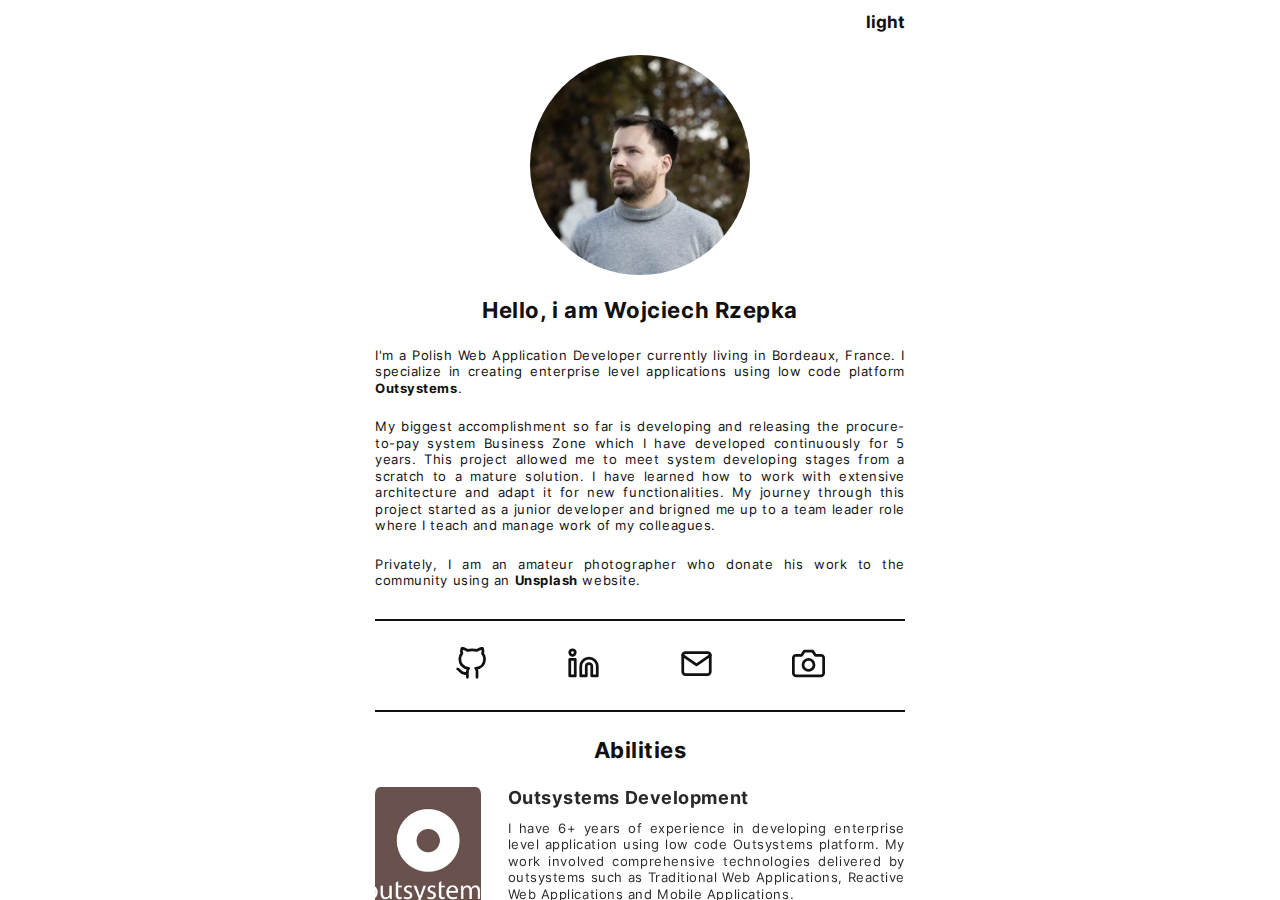
==== index.html @ ab288ffa "minor changes" ====
<!DOCTYPE html>
<html lang="en">
    <head>
        <meta charset="UTF-8">
        <meta name="viewport" content="width=device-width, initial-scale=1.0">
        <title> Wojciech Rzepka | Personal Website</title>
        <meta property="title" content="wrzepka | Personal Website"/>
        <meta name="description" content="Wojciech Rzepka, personal website, introduction, abilities, projects.">
        <link rel="shortcut icon" href="./assets/img/favicon.png" type="image/x-icon">
        <link rel="stylesheet" href="./assets/css/global.css">
        <script src="./assets/js/main.js"></script>
        <script async src="https://www.googletagmanager.com/gtag/js?id=G-QHSBSRNBWM"></script>
        <script>
            window.dataLayer = window.dataLayer || [];
            function gtag(){dataLayer.push(arguments);}
            gtag('js', new Date());
    
            gtag('config', 'G-QHSBSRNBWM');
        </script>
    </head>
    <body>
        <div id="layout" class="layout" tabindex="-1">
            <header id="header">
                <button id="theme-switch" alt="theme switch" tabindex="0" onclick=switchTheme() type="submit"></button>
            </header>
            <main>
                <section>
                    <div class="avatar">
                        <img src="./assets/img/my-photo.webp" alt="my photo"/>
                    </div>
                    <h1>Hello, i am Wojciech Rzepka</h1>
                    <p>
                        I'm a Polish Web Application Developer currently living in Bordeaux, France. 
                        I specialize in creating enterprise level applications using low code platform <a href="#outsystems" alt="scroll to outsystems" tabindex="0">Outsystems</a>. 
                    </p>
                    <p>
                        My biggest accomplishment so far is developing and releasing the procure-to-pay system Business Zone which I have developed continuously for 5 years. This project allowed me to meet system developing stages from a scratch to a mature solution. I have learned how to work with extensive architecture and adapt it for new functionalities. 
                        My journey through this project started as a junior developer and brigned me up to a team leader role where I teach and manage work of my colleagues.
                    </p>
                    <p>Privately, I am an amateur photographer who donate his work to the community using an <a href="#unsplash" alt="scroll to unsplash" tabindex="0">Unsplash</a> website.</p>
                </section>
                <div class="separator"></div>
                <section>
                    <div class="contact">
                        <a href="https://github.com/Wojtek534" alt="github" tabindex="0" class="svg-icon" title="github" target="_blank">
                            <svg xmlns="http://www.w3.org/2000/svg" viewBox="0 0 24 24" fill="none" stroke="currentColor" stroke-width="2" stroke-linecap="round" stroke-linejoin="round"><path d="M9 19c-5 1.5-5-2.5-7-3m14 6v-3.87a3.37 3.37 0 0 0-.94-2.61c3.14-.35 6.44-1.54 6.44-7A5.44 5.44 0 0 0 20 4.77 5.07 5.07 0 0 0 19.91 1S18.73.65 16 2.48a13.38 13.38 0 0 0-7 0C6.27.65 5.09 1 5.09 1A5.07 5.07 0 0 0 5 4.77a5.44 5.44 0 0 0-1.5 3.78c0 5.42 3.3 6.61 6.44 7A3.37 3.37 0 0 0 9 18.13V22"></path></svg>
                        </a>
                        <a href="https://linkedin.com/in/wojciech-rzepka-76a03127b" alt="linked in" tabindex="0" class="svg-icon" title="linked in" target="_blank">
                            <svg xmlns="http://www.w3.org/2000/svg" viewBox="0 0 24 24" fill="none" stroke="currentColor" stroke-width="2" stroke-linecap="round" stroke-linejoin="round" class="feather feather-linkedin"><path d="M16 8a6 6 0 0 1 6 6v7h-4v-7a2 2 0 0 0-2-2 2 2 0 0 0-2 2v7h-4v-7a6 6 0 0 1 6-6z"></path><rect x="2" y="9" width="4" height="12"></rect><circle cx="4" cy="4" r="2"></circle></svg>
                        </a>
                        <a href="mailto:wojtek.rzepkaa@gmail.com" alt="mail" tabindex="0" class="svg-icon" title="mail" target="_blank">
                            <svg xmlns="http://www.w3.org/2000/svg" viewBox="0 0 24 24" fill="none" stroke="currentColor" stroke-width="2" stroke-linecap="round" stroke-linejoin="round" class="feather feather-mail"><path d="M4 4h16c1.1 0 2 .9 2 2v12c0 1.1-.9 2-2 2H4c-1.1 0-2-.9-2-2V6c0-1.1.9-2 2-2z"></path><polyline points="22,6 12,13 2,6"></polyline></svg>
                        </a>
                        <a id="unsplash" href="https://unsplash.com/@wrzepka" alt="unsplash" tabindex="0" class="svg-icon" title="unsplash" target="_blank">
                            <svg xmlns="http://www.w3.org/2000/svg" viewBox="0 0 24 24" fill="none" stroke="currentColor" stroke-width="2" stroke-linecap="round" stroke-linejoin="round" class="feather feather-camera"><path d="M23 19a2 2 0 0 1-2 2H3a2 2 0 0 1-2-2V8a2 2 0 0 1 2-2h4l2-3h6l2 3h4a2 2 0 0 1 2 2z"></path><circle cx="12" cy="13" r="4"></circle></svg>
                        </a>
                    </div>
                </section>
                <div class="separator"></div>
                <section>
                    <h1>Abilities</h1>
                    <div class="card" id="outsystems">
                        <div class="card__image">
                            <img src="./assets/img/outsystems.webp" alt="sample"/>
                        </div>
                        <div class="card__main">
                            <div class="card__title">
                                <h2>Outsystems Development</h2>
                            </div>
                            <div class="card__content">
                                <p>
                                    I have 6+ years of experience in developing enterprise level application using low code Outsystems platform. My work involved comprehensive technologies delivered by outsystems such as Traditional Web Applications, Reactive Web Applications and Mobile Applications.
                                </p>
                            </div>
                            <div class="card__navigation">
                                <a href="https://www.outsystems.com/" alt="outsystems website" title="Outsystems website" target="_blank">More about the platform</a>
                            </div>
                        </div>
                    </div>
                    <div class="card">
                        <div class="card__image">
                            <img src="./assets/img/programming.webp" alt="sample"/>
                        </div>
                        <div class="card__main">
                            <div class="card__title">
                                <h2>Traditional Programming</h2>
                            </div>
                            <div class="card__content">
                                <p>
                                    During my years of experience I have developed abilities at at least medium level in all fundamental tools/languages for web development such as HTMl, CSS, SQL (including relational databases), Git and JS. Furthermore I am familiar with both typescript (react, nextjs) and golang language at a basic level.
                                </p>
                            </div>
                        </div>
                    </div>
                    <div class="card">
                        <div class="card__image">
                            <img src="./assets/img/team.webp" alt="sample"/>
                        </div>
                        <div class="card__main">
                            <div class="card__title">
                                <h2>Team management</h2>
                            </div>
                            <div class="card__content">
                                <p>
                                    I have been managing a team of up to 5 persons by distributing, verifying and coordinating their work on a daily basis. I have trained over 10 people in developing application using outsystems platform. Furthermore, I participated in a recruitment process by preparing questionnaires, coordinating recruitment exams and setting recommendations.
                                </p>
                            </div>
                        </div>
                    </div>
                    <div class="card">
                        <div class="card__image">
                            <img src="./assets/img/design.webp" alt="sample"/>
                        </div>
                        <div class="card__main">
                            <div class="card__title">
                                <h2>UI Design</h2>
                            </div>
                            <div class="card__content">
                                <p>
                                    I have planned, designed and implemented User Interface in several web applications. My work involved preparing both application layout and reusable components design and functionality. I am familiar with tools like Saas or Tailwind. I have been using and developing style sheets using both BEM and Atomic methodology.
                                </p>
                            </div>
                        </div>
                    </div>
                </section>
                <div class="separator"></div>
                <section>
                    <h1>Projects</h1>
                    <div class="card card--reverse">
                        <div class="card__image">
                            <img src="./assets/img/business.webp" alt="sample"/>
                        </div>
                        <div class="card__main">
                            <div class="card__title">
                                <h2>Business Zone</h2>
                            </div>
                            <div class="card__content">
                                <p>
                                    Business Zone is the biggest and most advanced project i ever participated (also one of the biggest ever created using outsystems platform). It is a multi-module, ERP system developed for top bank in Poland. I am head of a team resposible for procure-to-pay part that involves procurement, invoices and procuration modules.
                                </p>
                            </div>
                            <div class="card__navigation">
                                <a href="https://business-zone.eu/en/" alt="Business zone" title="Business zone" target="_blank">More about the system</a>
                            </div>
                        </div>
                    </div>
                    <div class="card card--reverse">
                        <div class="card__image">
                            <img src="./assets/img/complaint.webp" alt="Complaint image"/>
                        </div>
                        <div class="card__main">
                            <div class="card__title">
                                <h2>RMA - complaint system</h2>
                            </div>
                            <div class="card__content">
                                <p>
                                    Small system developed for a single company branch, including creating and managing complaints with internal and external interface, variety of processes, advanced notification system and database integration with main client system.
                                </p>
                            </div>
                            <div class="card__navigation">
                                <a href="https://www.skillandchill.com/en/RMA-software-register-complaints-returns-handling-clients-crm" alt="RMA system" title="RMA system" target="_blank">More about the system</a>
                            </div>
                        </div>
                    </div>
                </section>
                <a id="navigate-top" href="#header" alt="navigat to layout" class="navigate-top svg-icon">
                    <svg xmlns="http://www.w3.org/2000/svg" viewBox="0 0 24 24" fill="none" stroke="currentColor" stroke-width="2" stroke-linecap="round" stroke-linejoin="round"><line x1="12" y1="19" x2="12" y2="5"></line><polyline points="5 12 12 5 19 12"></polyline></svg>
                </a>
            </main>
            <footer>
                <p id="footer-text"></p>
            </footer>
        </div>
        <script type="text/javascript">
            initializeScripts();
        </script>
    </body>
</html>
---- assets/css/global.css ----
@font-face {
  font-family: "WebFont";
  src: url("../font/Inter-Regular.ttf") format("TrueType");
  font-weight: normal;
  font-style: normal;
  font-display: swap;
}

@font-face {
  font-family: "WebFont";
  src: url("../font/Inter-Bold.ttf") format("TrueType");
  font-weight: bold;
  font-style: normal;
  font-display: swap;
}

:root {
  --color-text: #111;
  --color-background: #fff;
}

[data-theme="dark"] {
  --color-text: #f9f9f9;
  --color-background: #111;
}

[data-theme="light"] {
  --color-text: #111;
  --color-background: #fff;
}

html {
  padding: 0;
  margin: 0;
  scroll-behavior: smooth;
  font-size: 62.5%;
}

@media only screen and (min-width: 37.5em) {
  html {
    font-size: 56.25%;
  }
}

@media only screen and (min-width: 56.25em) {
  html {
    font-size: 62.5%;
  }
}

@media only screen and (min-width: 75em) {
  html {
    font-size: 68.8%;
  }
}

@media only screen and (min-width: 112.5em) {
  html {
    font-size: 75%;
  }
}

@keyframes fadeIn {
  0% {
    opacity: 0;
  }
  100% {
    opacity: 1;
  }
}

body {
  color: var(--color-text);
  background-color: var(--color-background);
  box-sizing: border-box;
  overflow: hidden;
  margin: 0;
  padding: 0;
  font-family: 'WebFont', sans-serif;
  font-weight: 400;
  line-height: 1.25;
  letter-spacing: 0.05rem;
}

a {
  color: inherit;
  text-decoration: none;
}

* {
  box-sizing: border-box;
}

*,
*::after,
*::before {
  margin: 0;
  padding: 0;
  box-sizing: inherit;
}

h1 {
  font-size: 2rem;
  font-weight: bold;
  line-height: 1.25;
}

h2 {
  font-size: 1.6rem;
  font-weight: bold;
  line-height: 1.25;
}

h1,h2 {
  white-space: nowrap;
}

p {
  font-size: 1.2rem;
  line-height: 1.25;
  text-align: justify;
}

.svg-icon svg {
  stroke: var(--color-text)
}

a,
a:visited,
button,
button:visited {
  display: inline-flex;
  align-items: center;
  color: var(--color-text);
  text-decoration: none;
  font-weight: bold;
  cursor: pointer;
  background-image: linear-gradient(90deg,#a0f5e9,#a0f5e9);
  background-size: 0%;
  background-position: 0 100%;
  background-repeat: no-repeat;
  transition: background-size .5s 0s;
  border:none;
  background-color: unset;
}

a:hover,
a:visited:hover,
a:focus,
a:focus:hover,
button:hover,
button:visited:hover,
button:focus,
button:focus:hover {
  background-size: 100% 30%;
  text-decoration: none;
}

:focus {
  outline: 0;
}

::-webkit-scrollbar {
  width: 1.5rem;
  cursor: pointer;
}

::-webkit-scrollbar-track {
  background-color: transparent;
}

::-webkit-scrollbar-thumb {
  background-color: var(--color-text);
  border-radius: 2rem;
  border: 6px solid transparent;
  background-clip: content-box;
}


li.active a {
  opacity: 0.9;
}

i.icon {
  font-size: 1.2rem;
  color: var(--color-text);
}


form .formline:not(:last-child) {
  margin-bottom: 2rem;
}


input,
textarea,
select,
button {
  font-family: inherit;
  font-size: 100%;
  line-height: 1.25;
  margin: 0;
}
input:focus,
textarea:focus,
select:focus,
button:focus,
a:focus {
      outline: none;
}

input:not([type=checkbox]),
textarea,
select,
button {
  -webkit-appearance: none;
  -moz-appearance: none;
  appearance: none;
}

button {
  font-size: 1.5rem;
}

label {
  font-size: 1.1rem;
}

input[type=text],
input[type=textarea],
input[type=password],
input[type=date],
input[type=number] {
  color: inherit;
  height: 3rem;
  padding: 0 1.5rem;
  font-size: 1.2rem;
  border: 1px solid var(--color-text);
}

input[type=checkbox],
input[type=radio] {
  border: 0;
  padding: 0;
  height: 2.2rem;
  width: 2.2rem;

}
input[type=password] {
letter-spacing: 0.3rem;
}

input {
  width: 100%;
}

ul {
  list-style: none;
}

.layout {
  position: relative;
  height: 100vh;
  overflow-x: hidden;
  overflow-y: auto;
  z-index: 100;
  display: grid;
  grid-template-rows: 2rem repeat(3, auto);
  grid-template-columns: 1fr;
  row-gap: 2rem;
  margin: 0;
  padding: 1rem 5rem;
  justify-items: center;

  @media only screen and (min-width: 37.5em) {
    margin: 0rem 10%;
  }
  
  @media only screen and (min-width: 56.25em) {
    margin: 0rem 15%;
  }
  
  @media only screen and (min-width: 75em) {
    margin: 0rem 25%;
  }
}

header {
  display: flex;
  justify-content: right;
  width: 100%;
}

main {
  display: grid;
  row-gap: 2rem;
}

section {
    display: grid;
    grid-template-columns: auto;
    row-gap: 2rem;
    z-index: 98;
    justify-items: center;
    animation: fadeIn 1s;
}
footer {
    display: flex;
    flex-direction:row;
    justify-content: flex-end;
}

.navigate-top {
  position: fixed;
  bottom: 2rem;
  right: 2rem;
  width: 2.5rem;
  height: 2.5rem;
  opacity: 0;
  transform: translateY(10px);
  transition: all .25s;
}

.navigate-top.active {
  opacity: 1;
  pointer-events: all;
  transform: translateY(0);
}

.avatar {
  position: relative;
  width: 20rem;
  height: 20rem;
}

.avatar img {
  border-radius: 50%;
  position: absolute;
  top: 0;
  left: 0;
  bottom: 0;
  right: 0;
  box-sizing: border-box;
  padding: 0;
  border: none;
  margin: auto;
  display: block;
  width: 0;
  height: 100%;
  min-width: 100%;
  max-width: 100%;
  max-height: 100%;
  object-fit: cover;
}

.contact {
  display: flex;
  flex-direction: row;
  justify-content: space-evenly;
  width: 100%;
}
.contact .svg-icon {
  width: 3rem;
  height: 3rem;
}

.card {
    display: flex;
    flex-direction: row;
    height: auto;
    margin: 0;
    padding: 0;
    opacity: .9;
    width: 100%;
    justify-content: space-between;
    transition: all .25s;
    @media only screen and (max-width: 37.5em) {
      flex-direction: column;
    }
}

.card.card--reverse {
  flex-direction: row-reverse;
  @media only screen and (max-width: 37.5em) {
    flex-direction: column;
  }
}

.card:hover {
  opacity: 1;
}

.card .card__image {
  position: relative;
  filter: grayscale(0.85);
  flex-basis: 20%;
  min-height: 10rem;
  @media only screen and (max-width: 37.5em) {
    display: none;
  }
}

.card .card__image img {
  border-radius: 5%;
  position: absolute;
  top: 0;
  left: 0;
  bottom: 0;
  right: 0;
  box-sizing: border-box;
  padding: 0;
  border: none;
  margin: auto;
  display: block;
  width: 0;
  height: 100%;
  min-width: 100%;
  max-width: 100%;
  max-height: 100%;
  object-fit: cover;
}

.card .card__main {
  height: 100%;
  flex-basis: 75%;
  display: flex;
  flex-direction: column;
}

.card .card__main div:not(:last-child) {
  margin-bottom: 1rem;
}

.card .card__main .card__title {

}

.card .card__main .card__content {
    border-top: 0;
    display: flex;
    flex-direction: column;
    align-items: flex-start;
    text-align: justify;
}

.card .card__main .card__navigation {

}

.separator::after {
  content: "";
  background-color: var(--color-text);
  display: inline-block;
  height: 0.15rem;
  width: 100%;
}

.separator.separator--vertical::after {
  height: 1px;
  width: 100%;
}
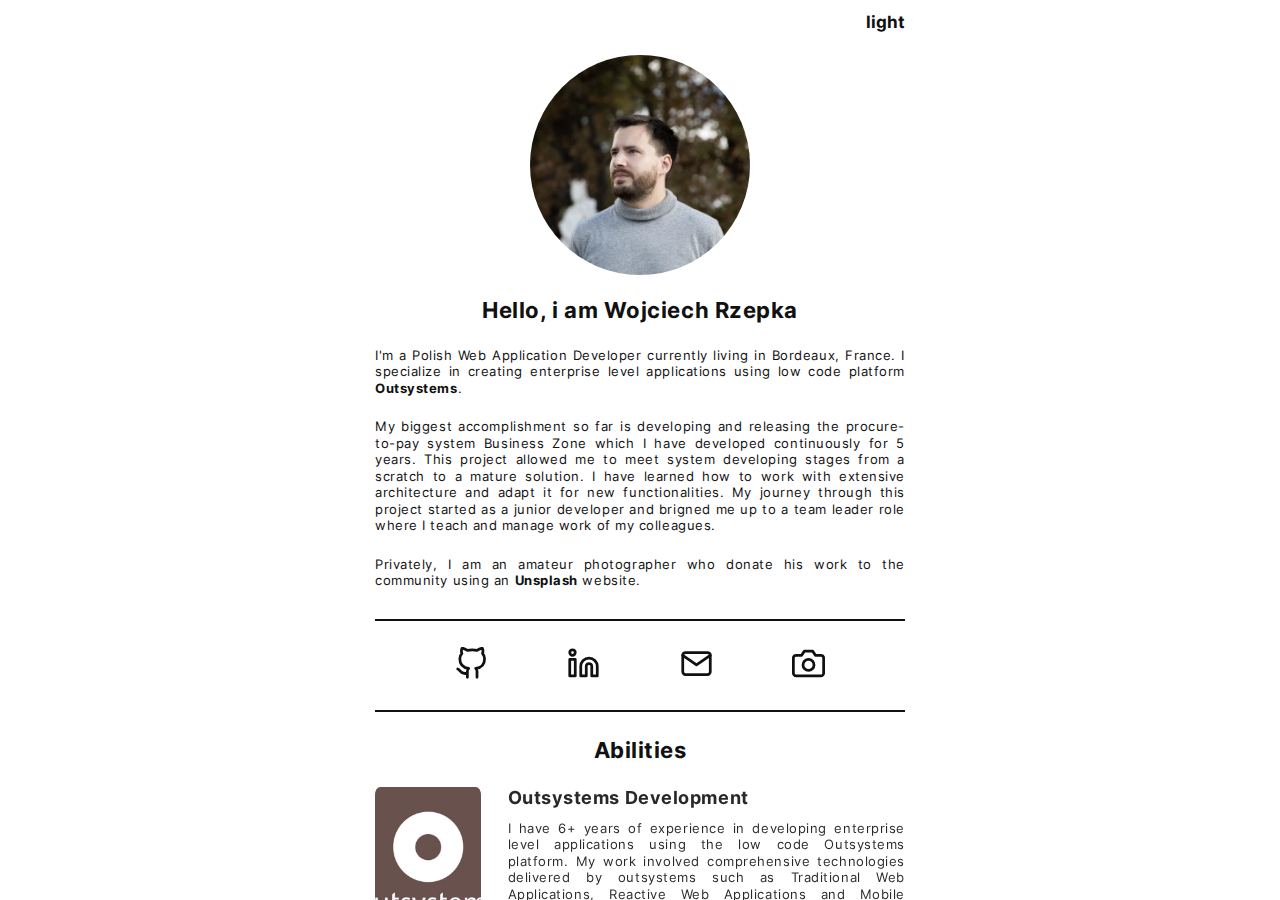
==== commit deaf54e8: "link changes" ====
--- a/index.html
+++ b/index.html
@@ -9,16 +9,28 @@
         <link rel="shortcut icon" href="./assets/img/favicon.png" type="image/x-icon">
         <link rel="stylesheet" href="./assets/css/global.css">
         <script src="./assets/js/main.js"></script>
-        <script async src="https://www.googletagmanager.com/gtag/js?id=G-QHSBSRNBWM"></script>
+        <!-- Google Tag Manager -->
+        <script>(function(w,d,s,l,i){w[l]=w[l]||[];w[l].push({'gtm.start':
+            new Date().getTime(),event:'gtm.js'});var f=d.getElementsByTagName(s)[0],
+            j=d.createElement(s),dl=l!='dataLayer'?'&l='+l:'';j.async=true;j.src=
+            'https://www.googletagmanager.com/gtm.js?id='+i+dl;f.parentNode.insertBefore(j,f);
+            })(window,document,'script','dataLayer','GTM-MS5FC583');
+        </script>
+        <!-- End Google Tag Manager -->
+        <!-- Google tag (gtag.js) -->
+        <script async src="https://www.googletagmanager.com/gtag/js?id=G-3NTL793H13"></script>
         <script>
             window.dataLayer = window.dataLayer || [];
             function gtag(){dataLayer.push(arguments);}
             gtag('js', new Date());
-    
-            gtag('config', 'G-QHSBSRNBWM');
+            gtag('config', 'G-3NTL793H13');
         </script>
     </head>
     <body>
+        <!-- Google Tag Manager (noscript) -->
+        <noscript><iframe src="https://www.googletagmanager.com/ns.html?id=GTM-MS5FC583"
+        height="0" width="0" style="display:none;visibility:hidden"></iframe></noscript>
+        <!-- End Google Tag Manager (noscript) -->
         <div id="layout" class="layout" tabindex="-1">
             <header id="header">
                 <button id="theme-switch" alt="theme switch" tabindex="0" onclick=switchTheme() type="submit"></button>
@@ -59,7 +71,7 @@
                 <div class="separator"></div>
                 <section>
                     <h1>Abilities</h1>
-                    <div class="card" id="outsystems">
+                    <div class="card">
                         <div class="card__image">
                             <img src="./assets/img/outsystems.webp" alt="sample"/>
                         </div>
@@ -69,11 +81,11 @@
                             </div>
                             <div class="card__content">
                                 <p>
-                                    I have 6+ years of experience in developing enterprise level application using low code Outsystems platform. My work involved comprehensive technologies delivered by outsystems such as Traditional Web Applications, Reactive Web Applications and Mobile Applications.
+                                    I have 6+ years of experience in developing enterprise level applications using the low code Outsystems platform. My work involved comprehensive technologies delivered by outsystems such as Traditional Web Applications, Reactive Web Applications and Mobile Applications.
                                 </p>
                             </div>
                             <div class="card__navigation">
-                                <a href="https://www.outsystems.com/" alt="outsystems website" title="Outsystems website" target="_blank">More about the platform</a>
+                                <a id="outsystems" href="https://www.outsystems.com/" alt="outsystems website" title="Outsystems website" target="_blank">More about the platform</a>
                             </div>
                         </div>
                     </div>
@@ -102,7 +114,7 @@
                             </div>
                             <div class="card__content">
                                 <p>
-                                    I have been managing a team of up to 5 persons by distributing, verifying and coordinating their work on a daily basis. I have trained over 10 people in developing application using outsystems platform. Furthermore, I participated in a recruitment process by preparing questionnaires, coordinating recruitment exams and setting recommendations.
+                                    I have been managing a team of up to 5 persons by distributing, verifying and coordinating their work on a daily basis. I have trained over 10 people in developing applications using outsystems platform. Furthermore, I participated in a recruitment process by preparing questionnaires, coordinating recruitment exams and setting recommendations.
                                 </p>
                             </div>
                         </div>
@@ -136,7 +148,7 @@
                             </div>
                             <div class="card__content">
                                 <p>
-                                    Business Zone is the biggest and most advanced project i ever participated (also one of the biggest ever created using outsystems platform). It is a multi-module, ERP system developed for top bank in Poland. I am head of a team resposible for procure-to-pay part that involves procurement, invoices and procuration modules.
+                                    Business Zone is the biggest and most advanced project i ever participated in (also one of the biggest ever created using outsystems platform). It is a multi-module, ERP system developed for top bank in Poland. I am head of a team responsible for the procure-to-pay part that involves procurement, invoices and procuration modules.
                                 </p>
                             </div>
                             <div class="card__navigation">
@@ -163,7 +175,7 @@
                         </div>
                     </div>
                 </section>
-                <a id="navigate-top" href="#header" alt="navigat to layout" class="navigate-top svg-icon">
+                <a id="navigate-top" href="#header" alt="go to top" class="navigate-top svg-icon">
                     <svg xmlns="http://www.w3.org/2000/svg" viewBox="0 0 24 24" fill="none" stroke="currentColor" stroke-width="2" stroke-linecap="round" stroke-linejoin="round"><line x1="12" y1="19" x2="12" y2="5"></line><polyline points="5 12 12 5 19 12"></polyline></svg>
                 </a>
             </main>
